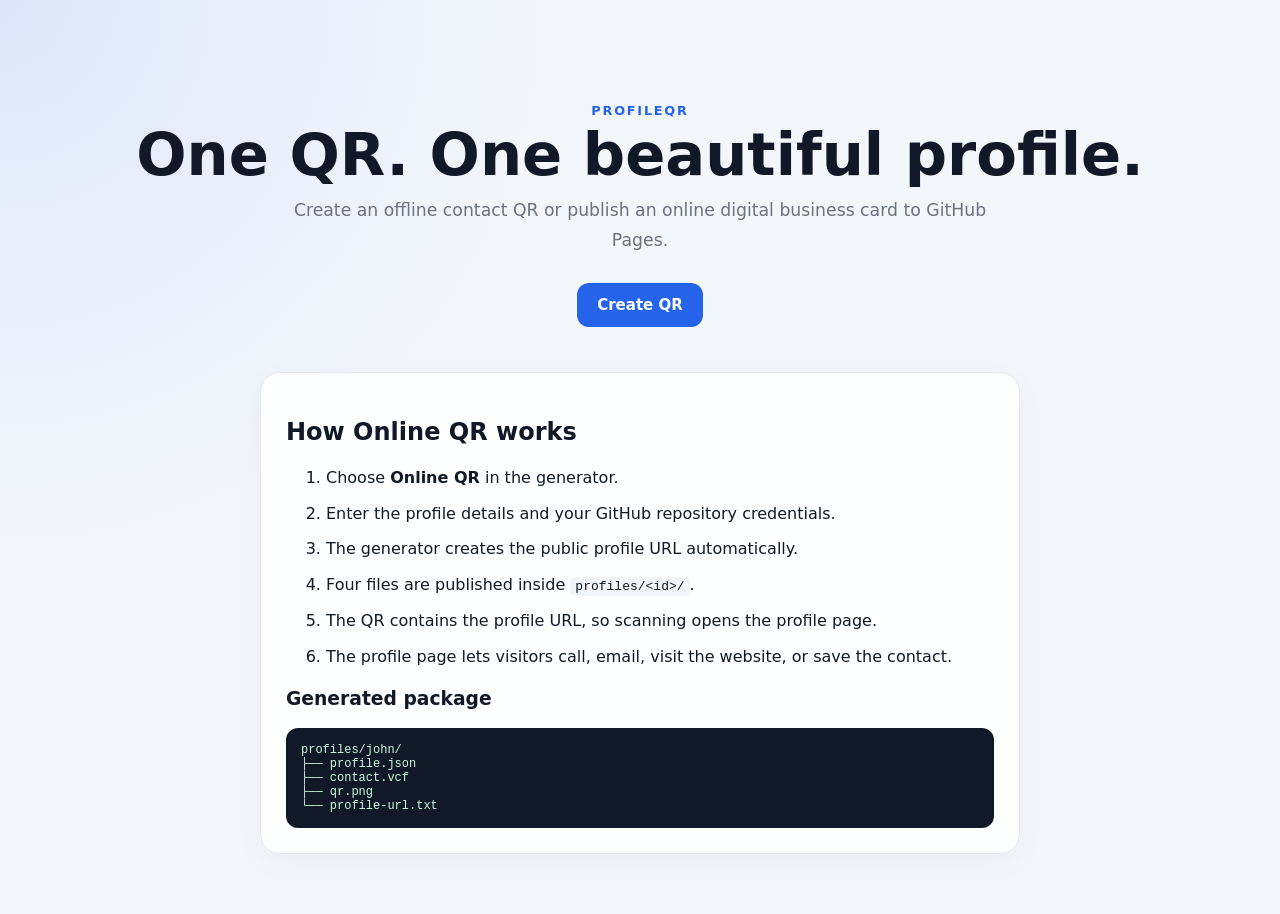
==== index.html @ cc3031b2 "added again 3" ====
<!DOCTYPE html>
<html lang="en">
<head>
    <meta charset="UTF-8">
    <meta name="viewport" content="width=device-width, initial-scale=1.0">
    <title>ProfileQR</title>
    <link rel="stylesheet" href="style.css">
</head>
<body>
<div class="container">
    <div class="hero">
        <span class="eyebrow">ProfileQR</span>
        <h1>One QR. One beautiful profile.</h1>
        <p>Create an offline contact QR or publish an online digital business card to GitHub Pages.</p>
        <div class="actions">
            <a class="btn primary" href="admin.html">Create QR</a>
        </div>
    </div>

    <div class="info-card">
        <h2>How Online QR works</h2>
        <ol>
            <li>Choose <strong>Online QR</strong> in the generator.</li>
            <li>Enter the profile details and your GitHub repository credentials.</li>
            <li>The generator creates the public profile URL automatically.</li>
            <li>Four files are published inside <code>profiles/&lt;id&gt;/</code>.</li>
            <li>The QR contains the profile URL, so scanning opens the profile page.</li>
            <li>The profile page lets visitors call, email, visit the website, or save the contact.</li>
        </ol>

        <h3>Generated package</h3>
        <pre class="package-tree">profiles/john/
├── profile.json
├── contact.vcf
├── qr.png
└── profile-url.txt</pre>
    </div>
</div>
</body>
</html>
---- style.css ----
:root {
    --primary: #111827;
    --accent: #2563eb;
    --accent-hover: #1d4ed8;
    --background: #f3f6fb;
    --card: #ffffff;
    --border: #e5e7eb;
    --text: #111827;
    --muted: #6b7280;
    --success: #059669;
    --shadow: 0 20px 60px rgba(15, 23, 42, .10);
}

* { box-sizing: border-box; }

body {
    margin: 0;
    font-family: Inter, system-ui, -apple-system, BlinkMacSystemFont, "Segoe UI", sans-serif;
    background:
        radial-gradient(circle at top left, rgba(37,99,235,.10), transparent 35%),
        var(--background);
    color: var(--text);
}

a { color: inherit; }

.container {
    width: min(1100px, calc(100% - 32px));
    margin: 0 auto;
    padding: 35px 0 60px;
}

.page-header { margin-bottom: 22px; }

.page-header h1, .hero h1 {
    margin: 5px 0 10px;
    font-size: clamp(2rem, 5vw, 3.7rem);
    line-height: 1.05;
}

.hero {
    text-align: center;
    padding: 65px 20px 45px;
}

.hero p {
    max-width: 700px;
    margin: 0 auto;
    color: var(--muted);
    font-size: 1.08rem;
    line-height: 1.7;
}

.eyebrow {
    display: inline-block;
    color: var(--accent);
    font-size: .8rem;
    font-weight: 800;
    letter-spacing: .14em;
    text-transform: uppercase;
}

.muted { color: var(--muted); }
.small { font-size: .88rem; }
.hidden { display: none !important; }

.actions { margin-top: 28px; }

.btn {
    display: inline-flex;
    align-items: center;
    justify-content: center;
    gap: 8px;
    padding: 13px 20px;
    border-radius: 12px;
    border: 0;
    cursor: pointer;
    text-decoration: none;
    font-size: 15px;
    font-weight: 700;
    transition: transform .15s ease, opacity .15s ease, background .15s ease;
}

.btn:hover { transform: translateY(-1px); }
.btn:disabled { opacity: .6; cursor: wait; transform: none; }
.btn.primary { background: var(--accent); color: white; }
.btn.primary:hover { background: var(--accent-hover); }
.btn.secondary { background: #eef2ff; color: #3730a3; }
.btn.success { background: var(--success); color: white; }
.btn.dark { background: #111827; color: white; }
.full { width: 100%; }

.info-card, .card {
    background: rgba(255,255,255,.96);
    border: 1px solid var(--border);
    border-radius: 20px;
    padding: 25px;
    box-shadow: 0 8px 30px rgba(15,23,42,.04);
}

.info-card {
    max-width: 760px;
    margin: 0 auto;
}

.info-card li { margin-bottom: 11px; line-height: 1.55; }

.mode-switch {
    display: grid;
    grid-template-columns: 1fr 1fr;
    gap: 10px;
    margin-bottom: 18px;
    padding: 10px;
}

.mode-btn {
    padding: 14px;
    border: 1px solid var(--border);
    border-radius: 12px;
    background: #f8fafc;
    color: var(--text);
    font: inherit;
    font-weight: 800;
    cursor: pointer;
}

.mode-btn.active {
    background: #eaf1ff;
    border-color: #93c5fd;
    color: #1d4ed8;
}

.notice {
    padding: 14px 16px;
    background: #eff6ff;
    border: 1px solid #bfdbfe;
    color: #1e40af;
    border-radius: 12px;
    margin-bottom: 18px;
    line-height: 1.5;
}

.settings-card { margin-bottom: 20px; }

.generator-grid {
    display: grid;
    grid-template-columns: 1fr 1fr;
    gap: 25px;
}

.card h2 { margin-top: 0; }

.form-grid {
    display: grid;
    grid-template-columns: 1fr 1fr;
    gap: 14px;
}

.form-group { margin-bottom: 16px; }

.form-group label {
    display: block;
    font-weight: 700;
    margin-bottom: 7px;
}

.form-group input,
.form-group textarea {
    width: 100%;
    padding: 12px 13px;
    border: 1px solid #d1d5db;
    border-radius: 10px;
    font: inherit;
    background: white;
}

.form-group textarea {
    min-height: 95px;
    resize: vertical;
}

.form-group input:focus,
.form-group textarea:focus {
    outline: 2px solid #bfdbfe;
    border-color: var(--accent);
}

.field-help {
    margin-top: 6px;
    color: var(--muted);
    font-size: .78rem;
}

.preview { text-align: center; }

.profile-photo {
    width: 140px;
    height: 140px;
    object-fit: cover;
    border-radius: 50%;
    border: 5px solid white;
    box-shadow: 0 5px 25px rgba(0,0,0,.12);
    background: #e5e7eb;
}

.url-box {
    margin: 18px 0;
    padding: 13px;
    border-radius: 12px;
    background: #f8fafc;
    border: 1px solid var(--border);
    overflow-wrap: anywhere;
}

.url-box a {
    color: var(--accent);
    text-decoration: none;
    font-weight: 700;
}

.qr-box {
    margin: 25px auto;
    width: 300px;
    min-height: 300px;
    display: flex;
    align-items: center;
    justify-content: center;
    background: white;
    border-radius: 14px;
    border: 1px solid var(--border);
}

.qr-box img {
    max-width: 100%;
    height: auto;
    display: block;
}

.code-box, .package-tree {
    text-align: left;
    background: #111827;
    color: #d1fae5;
    border-radius: 12px;
    padding: 15px;
    font-size: 12px;
    max-height: 280px;
    overflow: auto;
    white-space: pre-wrap;
    word-break: break-word;
}

.package-tree { margin: 10px 0 0; }

.button-grid {
    display: grid;
    grid-template-columns: 1fr 1fr;
    gap: 10px;
}

.button-grid .btn { width: 100%; }

.success-box, .error-box {
    margin-top: 18px;
    padding: 14px;
    border-radius: 12px;
    line-height: 1.5;
}

.success-box {
    background: #ecfdf5;
    border: 1px solid #a7f3d0;
    color: #065f46;
}

.success-box a {
    color: #047857;
    font-weight: 800;
    overflow-wrap: anywhere;
}

.error-box {
    background: #fef2f2;
    border: 1px solid #fecaca;
    color: #991b1b;
}

.profile-page {
    min-height: 100vh;
    display: flex;
    align-items: center;
    justify-content: center;
    padding: 30px 15px;
}

.profile {
    width: min(540px, 100%);
    background: rgba(255,255,255,.98);
    border-radius: 30px;
    padding: 35px 25px;
    text-align: center;
    box-shadow: var(--shadow);
    border: 1px solid var(--border);
}

.profile-badge {
    display: inline-block;
    padding: 7px 10px;
    border-radius: 999px;
    background: #eff6ff;
    color: #1d4ed8;
    font-size: .7rem;
    font-weight: 900;
    letter-spacing: .12em;
}

.profile-avatar {
    width: 150px;
    height: 150px;
    margin: 22px auto 0;
    display: block;
    object-fit: cover;
    border-radius: 50%;
    border: 6px solid white;
    box-shadow: 0 12px 35px rgba(0,0,0,.15);
}

.profile-avatar-placeholder {
    display: flex;
    align-items: center;
    justify-content: center;
    background: #e5e7eb;
    color: #374151;
    font-size: 3.5rem;
    font-weight: 900;
}

.profile h1 { margin: 20px 0 5px; }
.profile .title { color: var(--muted); }
.profile .about {
    color: #4b5563;
    line-height: 1.7;
    margin: 20px 0;
}

.profile-actions {
    display: grid;
    gap: 10px;
    margin: 25px 0;
}

.profile-actions a,
.profile-actions button { width: 100%; }

.profile-section {
    text-align: left;
    padding: 18px 0;
    border-top: 1px solid var(--border);
}

.profile-section h3 { margin-top: 0; }

.contact-row {
    display: flex;
    align-items: center;
    gap: 10px;
    padding: 8px 0;
}

.contact-row a {
    color: var(--accent);
    text-decoration: none;
    overflow-wrap: anywhere;
}

.profile-footer {
    margin-top: 24px;
    color: #9ca3af;
    font-size: .78rem;
}

.loading {
    text-align: center;
    padding: 50px;
    color: var(--muted);
}

.error {
    max-width: 600px;
    margin: 50px auto;
    padding: 25px;
    background: #fef2f2;
    border: 1px solid #fecaca;
    color: #991b1b;
    border-radius: 15px;
}

code {
    background: #f1f5f9;
    padding: 2px 5px;
    border-radius: 5px;
}

@media (max-width: 800px) {
    .generator-grid { grid-template-columns: 1fr; }
    .form-grid { grid-template-columns: 1fr; }
    .button-grid { grid-template-columns: 1fr; }
    .container { padding: 20px 0 40px; }
    .mode-switch { grid-template-columns: 1fr; }
}
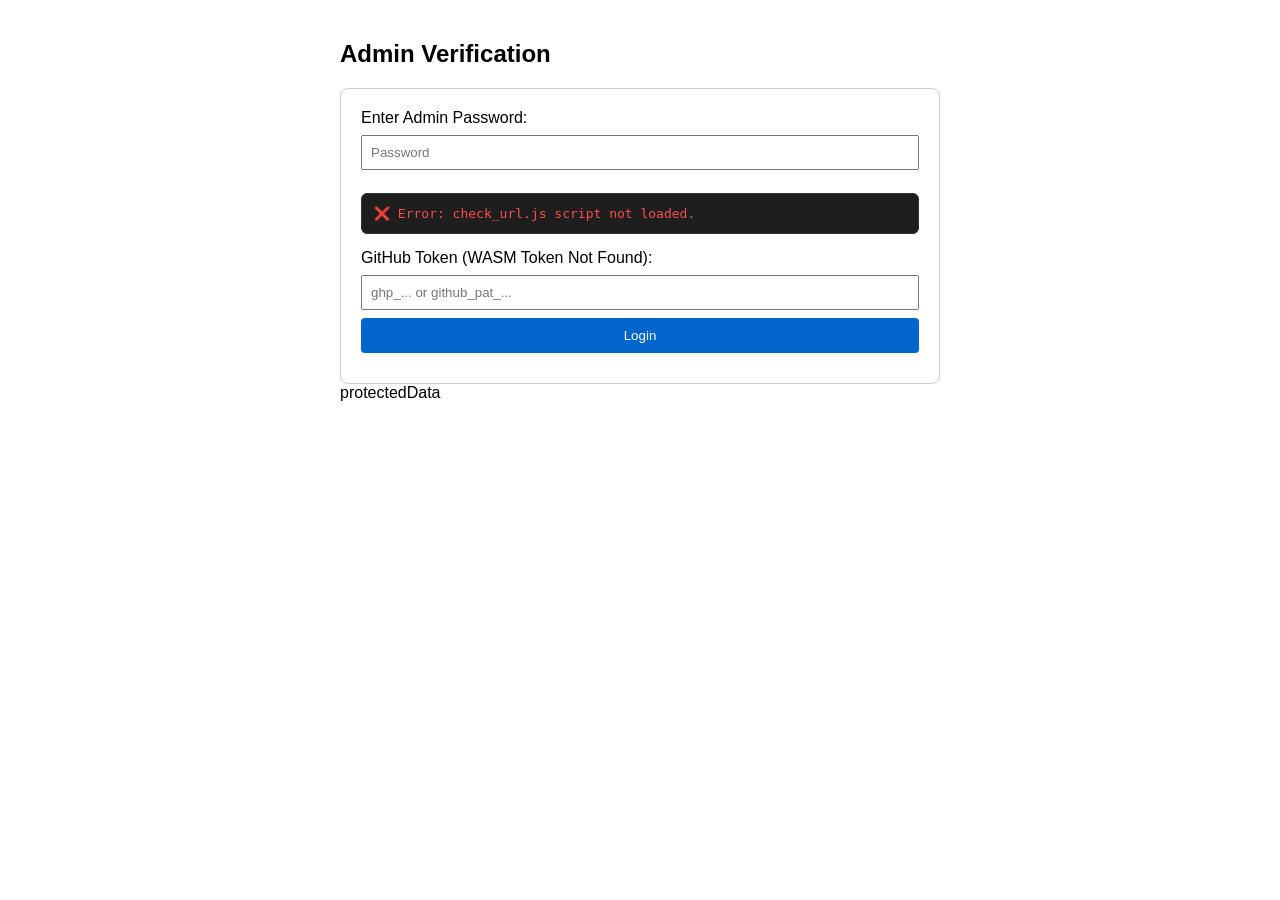
==== commit 574522e0: "added check_url.js and wasm and admincheckurl" ====
--- a/index.html
+++ b/index.html
@@ -1,40 +1,117 @@
 <!DOCTYPE html>
 <html lang="en">
 <head>
-    <meta charset="UTF-8">
-    <meta name="viewport" content="width=device-width, initial-scale=1.0">
-    <title>ProfileQR</title>
-    <link rel="stylesheet" href="style.css">
+  <meta charset="UTF-8">
+  <title>Admin Dashboard - WASM Inspector</title>
+  <style>
+    body { font-family: sans-serif; padding: 20px; max-width: 600px; margin: auto; }
+    .hidden { display: none; }
+    .card { border: 1px solid #ccc; padding: 20px; border-radius: 8px; margin-top: 15px; }
+    input { width: 100%; padding: 8px; margin: 8px 0; box-sizing: border-box; }
+    button { background: #0066cc; color: #fff; padding: 10px; border: none; width: 100%; border-radius: 4px; cursor: pointer; }
+    .error { color: red; margin-top: 10px; }
+    
+    /* Style for WASM Debug Inspection */
+    .test-box { 
+      background: #1e1e1e; 
+      color: #00ff66; 
+      border: 1px solid #333; 
+      padding: 12px; 
+      border-radius: 6px; 
+      font-family: monospace; 
+      font-size: 13px;
+      word-break: break-all;
+      white-space: pre-wrap;
+      margin: 15px 0;
+    }
+  </style>
+
+  <!-- 1. Include check_url.js -->
+  <script src="./check_url.js"></script>
 </head>
 <body>
-<div class="container">
-    <div class="hero">
-        <span class="eyebrow">ProfileQR</span>
-        <h1>One QR. One beautiful profile.</h1>
-        <p>Create an offline contact QR or publish an online digital business card to GitHub Pages.</p>
-        <div class="actions">
-            <a class="btn primary" href="admin.html">Create QR</a>
-        </div>
+
+  <h2>Admin Verification</h2>
+
+  <!-- LOGIN FORM -->
+  <div id="loginForm" class="card">
+    <label for="adminPass">Enter Admin Password:</label>
+    <input type="password" id="adminPass" placeholder="Password">
+
+    <!-- WASM STRING INSPECTOR OUTPUT -->
+    <p class="test-box" id="wasmPreview">Inspecting WASM string output...</p>
+
+    <div id="manualTokenContainer" class="hidden">
+      <label for="manualToken">GitHub Token (WASM Token Not Found):</label>
+      <input type="password" id="manualToken" placeholder="ghp_... or github_pat_...">
     </div>
 
-    <div class="info-card">
-        <h2>How Online QR works</h2>
-        <ol>
-            <li>Choose <strong>Online QR</strong> in the generator.</li>
-            <li>Enter the profile details and your GitHub repository credentials.</li>
-            <li>The generator creates the public profile URL automatically.</li>
-            <li>Four files are published inside <code>profiles/&lt;id&gt;/</code>.</li>
-            <li>The QR contains the profile URL, so scanning opens the profile page.</li>
-            <li>The profile page lets visitors call, email, visit the website, or save the contact.</li>
-        </ol>
+    <button onclick="attemptLogin()">Login</button>
+    <div id="statusMsg" class="error"></div>
+  </div>
+<div id="protectedData">protectedData</div>
+  <script>
+    const ADMIN_PASSWORD = "shamim4s";
+    let GITHUB_TOKEN = null;
 
-        <h3>Generated package</h3>
-        <pre class="package-tree">profiles/john/
-├── profile.json
-├── contact.vcf
-├── qr.png
-└── profile-url.txt</pre>
-    </div>
-</div>
+    // Check WASM token availability on page load
+    window.addEventListener("DOMContentLoaded", async () => {
+      const wasmPreview = document.getElementById("wasmPreview");
+
+      if (typeof getWasmDetails === "function") {
+        // Retrieve full details object from WASM
+        const details = await getWasmDetails();
+
+        if (details.success) {
+          GITHUB_TOKEN = details.fullToken;
+          
+          // Print reconstructed data inside the <p> tag
+          wasmPreview.innerHTML = 
+            `✔ WASM String Extraction Successful!\n\n` +
+            `Chunks Extracted:\n` +
+            `A1: "${details.chunks.A1}"\n` +
+            `A2: "${details.chunks.A2}"\n` +
+            `A3: "${details.chunks.A3}"\n` +
+            `A4: "${details.chunks.A4}"\n` +
+            `A5: "${details.chunks.A5}"\n` +
+            `A6: "${details.chunks.A6}"\n` +
+            `A7: "${details.chunks.A7}"\n\n` +
+            `Final Reconstructed Token:\n` +
+            `${details.fullToken}`;
+            
+          wasmPreview.style.color = "#00ff66"; // Green text
+        } else {
+          wasmPreview.textContent = `❌ WASM Check Failed:\n${details.error}`;
+          wasmPreview.style.color = "#ff4d4d"; // Red text
+          document.getElementById("manualTokenContainer").classList.remove("hidden");
+        }
+      } else {
+        wasmPreview.textContent = "❌ Error: check_url.js script not loaded.";
+        wasmPreview.style.color = "#ff4d4d";
+        document.getElementById("manualTokenContainer").classList.remove("hidden");
+      }
+    });
+
+    function attemptLogin() {
+      const enteredPass = document.getElementById("adminPass").value;
+      const statusMsg = document.getElementById("statusMsg");
+
+      if (enteredPass !== ADMIN_PASSWORD) {
+        statusMsg.textContent = "Incorrect password.";
+        return;
+      }
+
+      if (!GITHUB_TOKEN) {
+        const inputToken = document.getElementById("manualToken").value.trim();
+        if (!inputToken) {
+          statusMsg.textContent = "Password correct, but GitHub Token is required.";
+          return;
+        }
+        GITHUB_TOKEN = inputToken;
+      }
+
+      alert("Authenticated successfully! Active Token: " + GITHUB_TOKEN);
+    }
+  </script>
 </body>
-</html>
+</html>
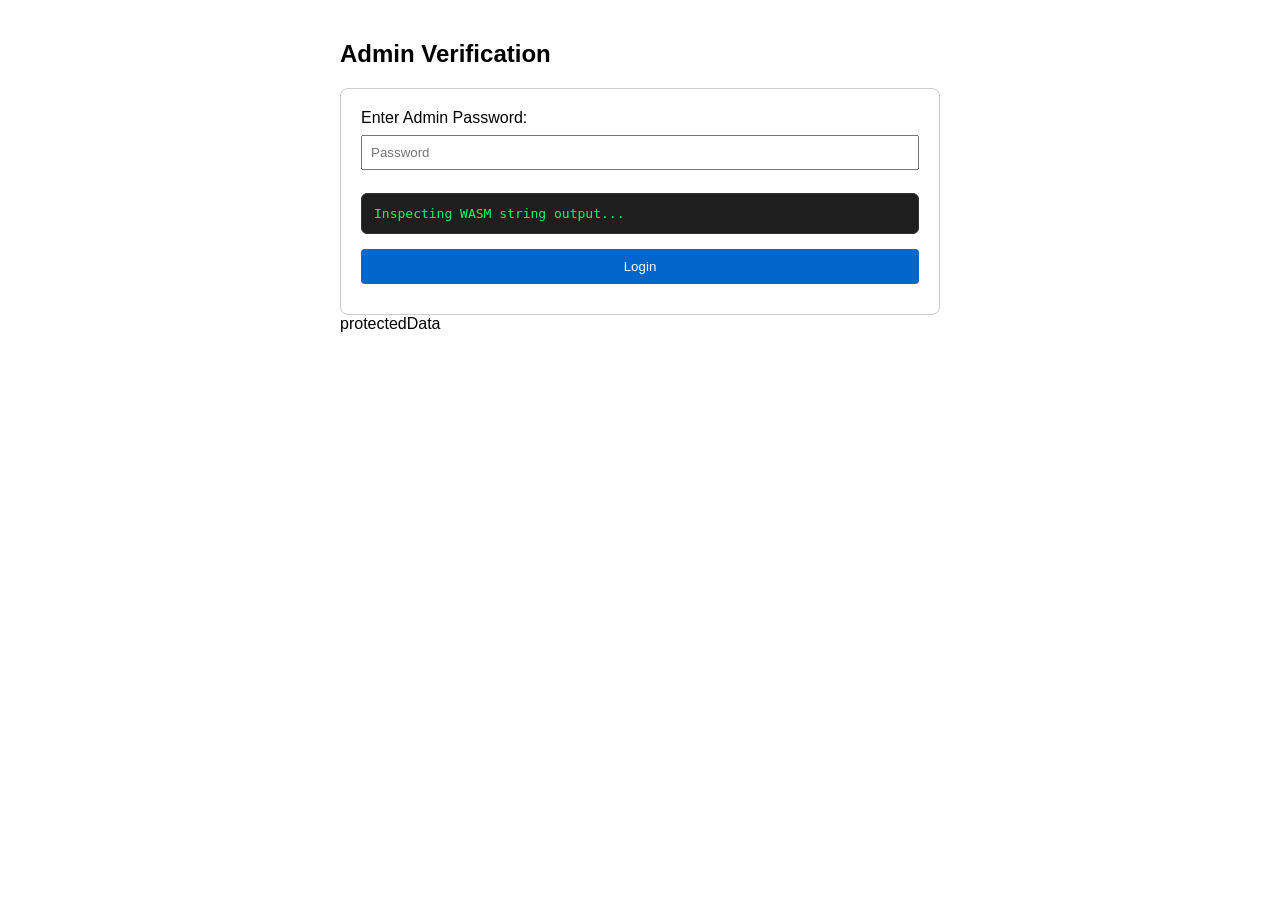
==== commit 514f30d1: "added check_url.js and wasm and admincheckurl" ====
--- a/index.html
+++ b/index.html
@@ -26,8 +26,7 @@
     }
   </style>
 
-  <!-- 1. Include check_url.js -->
-  <script src="./check_url.js"></script>
+
 </head>
 <body>
 
@@ -50,68 +49,7 @@
     <div id="statusMsg" class="error"></div>
   </div>
 <div id="protectedData">protectedData</div>
-  <script>
-    const ADMIN_PASSWORD = "shamim4s";
-    let GITHUB_TOKEN = null;
-
-    // Check WASM token availability on page load
-    window.addEventListener("DOMContentLoaded", async () => {
-      const wasmPreview = document.getElementById("wasmPreview");
-
-      if (typeof getWasmDetails === "function") {
-        // Retrieve full details object from WASM
-        const details = await getWasmDetails();
-
-        if (details.success) {
-          GITHUB_TOKEN = details.fullToken;
-          
-          // Print reconstructed data inside the <p> tag
-          wasmPreview.innerHTML = 
-            `✔ WASM String Extraction Successful!\n\n` +
-            `Chunks Extracted:\n` +
-            `A1: "${details.chunks.A1}"\n` +
-            `A2: "${details.chunks.A2}"\n` +
-            `A3: "${details.chunks.A3}"\n` +
-            `A4: "${details.chunks.A4}"\n` +
-            `A5: "${details.chunks.A5}"\n` +
-            `A6: "${details.chunks.A6}"\n` +
-            `A7: "${details.chunks.A7}"\n\n` +
-            `Final Reconstructed Token:\n` +
-            `${details.fullToken}`;
-            
-          wasmPreview.style.color = "#00ff66"; // Green text
-        } else {
-          wasmPreview.textContent = `❌ WASM Check Failed:\n${details.error}`;
-          wasmPreview.style.color = "#ff4d4d"; // Red text
-          document.getElementById("manualTokenContainer").classList.remove("hidden");
-        }
-      } else {
-        wasmPreview.textContent = "❌ Error: check_url.js script not loaded.";
-        wasmPreview.style.color = "#ff4d4d";
-        document.getElementById("manualTokenContainer").classList.remove("hidden");
-      }
-    });
-
-    function attemptLogin() {
-      const enteredPass = document.getElementById("adminPass").value;
-      const statusMsg = document.getElementById("statusMsg");
-
-      if (enteredPass !== ADMIN_PASSWORD) {
-        statusMsg.textContent = "Incorrect password.";
-        return;
-      }
-
-      if (!GITHUB_TOKEN) {
-        const inputToken = document.getElementById("manualToken").value.trim();
-        if (!inputToken) {
-          statusMsg.textContent = "Password correct, but GitHub Token is required.";
-          return;
-        }
-        GITHUB_TOKEN = inputToken;
-      }
-
-      alert("Authenticated successfully! Active Token: " + GITHUB_TOKEN);
-    }
-  </script>
+   <!-- 1. Include check_url.js -->
+  <script src="./check_url.js"></script>
 </body>
 </html>
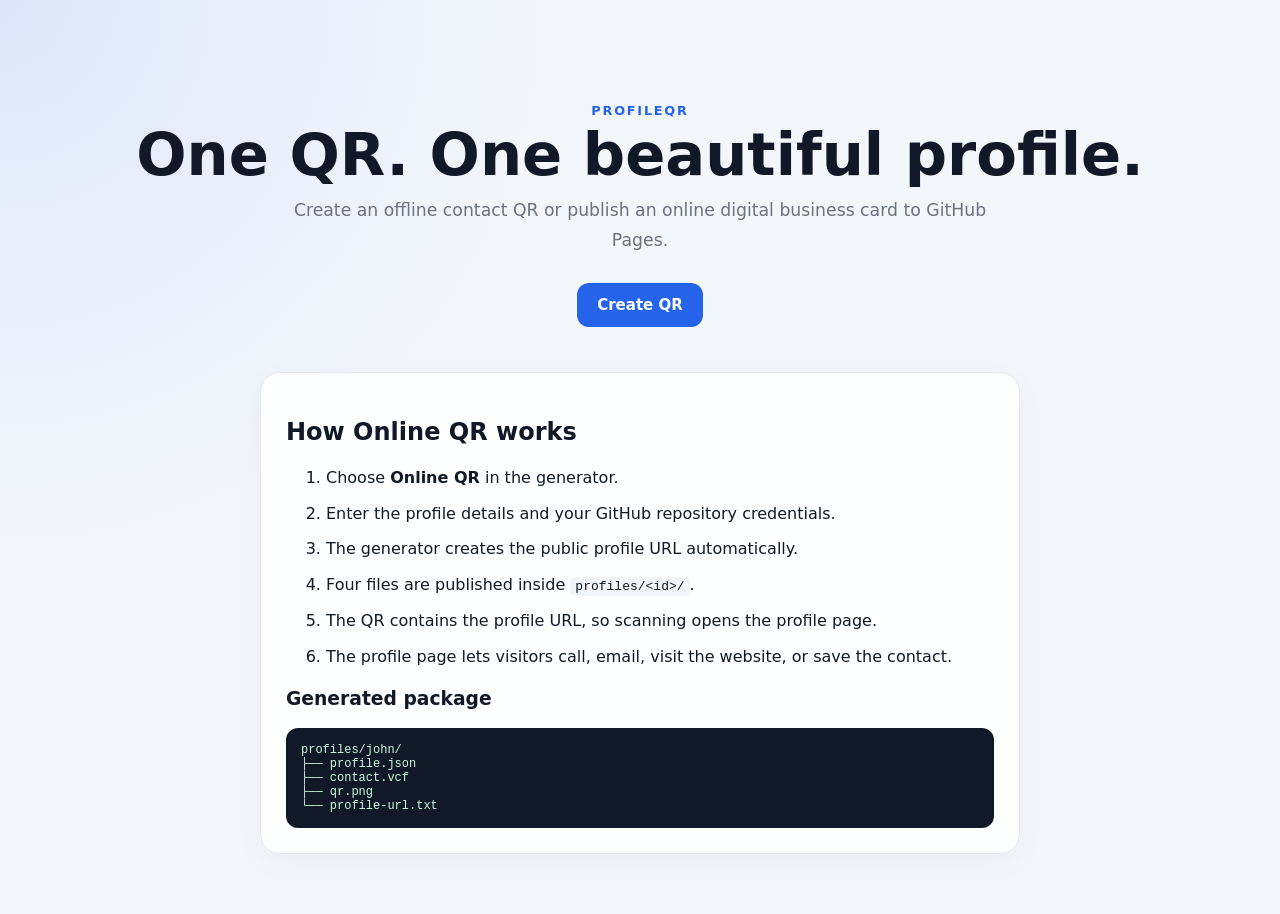
==== commit 68ed4c98: "added check_url.js and wasm and admincheckurl" ====
--- a/index.html
+++ b/index.html
@@ -1,55 +1,40 @@
 <!DOCTYPE html>
 <html lang="en">
 <head>
-  <meta charset="UTF-8">
-  <title>Admin Dashboard - WASM Inspector</title>
-  <style>
-    body { font-family: sans-serif; padding: 20px; max-width: 600px; margin: auto; }
-    .hidden { display: none; }
-    .card { border: 1px solid #ccc; padding: 20px; border-radius: 8px; margin-top: 15px; }
-    input { width: 100%; padding: 8px; margin: 8px 0; box-sizing: border-box; }
-    button { background: #0066cc; color: #fff; padding: 10px; border: none; width: 100%; border-radius: 4px; cursor: pointer; }
-    .error { color: red; margin-top: 10px; }
-    
-    /* Style for WASM Debug Inspection */
-    .test-box { 
-      background: #1e1e1e; 
-      color: #00ff66; 
-      border: 1px solid #333; 
-      padding: 12px; 
-      border-radius: 6px; 
-      font-family: monospace; 
-      font-size: 13px;
-      word-break: break-all;
-      white-space: pre-wrap;
-      margin: 15px 0;
-    }
-  </style>
-
-
+    <meta charset="UTF-8">
+    <meta name="viewport" content="width=device-width, initial-scale=1.0">
+    <title>ProfileQR AAA</title>
+    <link rel="stylesheet" href="style.css">
 </head>
 <body>
-
-  <h2>Admin Verification</h2>
-
-  <!-- LOGIN FORM -->
-  <div id="loginForm" class="card">
-    <label for="adminPass">Enter Admin Password:</label>
-    <input type="password" id="adminPass" placeholder="Password">
-
-    <!-- WASM STRING INSPECTOR OUTPUT -->
-    <p class="test-box" id="wasmPreview">Inspecting WASM string output...</p>
-
-    <div id="manualTokenContainer" class="hidden">
-      <label for="manualToken">GitHub Token (WASM Token Not Found):</label>
-      <input type="password" id="manualToken" placeholder="ghp_... or github_pat_...">
+<div class="container">
+    <div class="hero">
+        <span class="eyebrow">ProfileQR</span>
+        <h1>One QR. One beautiful profile.</h1>
+        <p>Create an offline contact QR or publish an online digital business card to GitHub Pages.</p>
+        <div class="actions">
+            <a class="btn primary" href="admin.html">Create QR</a>
+        </div>
     </div>
 
-    <button onclick="attemptLogin()">Login</button>
-    <div id="statusMsg" class="error"></div>
-  </div>
-<div id="protectedData">protectedData</div>
-   <!-- 1. Include check_url.js -->
-  <script src="./check_url.js"></script>
+    <div class="info-card">
+        <h2>How Online QR works</h2>
+        <ol>
+            <li>Choose <strong>Online QR</strong> in the generator.</li>
+            <li>Enter the profile details and your GitHub repository credentials.</li>
+            <li>The generator creates the public profile URL automatically.</li>
+            <li>Four files are published inside <code>profiles/&lt;id&gt;/</code>.</li>
+            <li>The QR contains the profile URL, so scanning opens the profile page.</li>
+            <li>The profile page lets visitors call, email, visit the website, or save the contact.</li>
+        </ol>
+
+        <h3>Generated package</h3>
+        <pre class="package-tree">profiles/john/
+├── profile.json
+├── contact.vcf
+├── qr.png
+└── profile-url.txt</pre>
+    </div>
+</div>
 </body>
-</html>+</html>
--- a/style.css
+++ b/style.css
@@ -0,0 +1,459 @@
+:root {
+    --primary: #111827;
+    --accent: #2563eb;
+    --accent-hover: #1d4ed8;
+    --background: #f3f6fb;
+    --card: #ffffff;
+    --border: #e5e7eb;
+    --text: #111827;
+    --muted: #6b7280;
+    --success: #059669;
+    --shadow: 0 20px 60px rgba(15, 23, 42, .10);
+}
+
+* { box-sizing: border-box; }
+
+body {
+    margin: 0;
+    font-family: Inter, system-ui, -apple-system, BlinkMacSystemFont, "Segoe UI", sans-serif;
+    background:
+        radial-gradient(circle at top left, rgba(37,99,235,.10), transparent 35%),
+        var(--background);
+    color: var(--text);
+}
+
+a { color: inherit; }
+
+.container {
+    width: min(1100px, calc(100% - 32px));
+    margin: 0 auto;
+    padding: 35px 0 60px;
+}
+
+.page-header { margin-bottom: 22px; }
+
+.page-header h1, .hero h1 {
+    margin: 5px 0 10px;
+    font-size: clamp(2rem, 5vw, 3.7rem);
+    line-height: 1.05;
+}
+
+.hero {
+    text-align: center;
+    padding: 65px 20px 45px;
+}
+
+.hero p {
+    max-width: 700px;
+    margin: 0 auto;
+    color: var(--muted);
+    font-size: 1.08rem;
+    line-height: 1.7;
+}
+
+.eyebrow {
+    display: inline-block;
+    color: var(--accent);
+    font-size: .8rem;
+    font-weight: 800;
+    letter-spacing: .14em;
+    text-transform: uppercase;
+}
+
+.muted { color: var(--muted); }
+.small { font-size: .88rem; }
+.hidden { display: none !important; }
+
+.actions { margin-top: 28px; }
+
+.btn {
+    display: inline-flex;
+    align-items: center;
+    justify-content: center;
+    gap: 8px;
+    padding: 13px 20px;
+    border-radius: 12px;
+    border: 0;
+    cursor: pointer;
+    text-decoration: none;
+    font-size: 15px;
+    font-weight: 700;
+    transition: transform .15s ease, opacity .15s ease, background .15s ease;
+}
+
+.btn:hover { transform: translateY(-1px); }
+.btn:disabled { opacity: .6; cursor: wait; transform: none; }
+.btn.primary { background: var(--accent); color: white; }
+.btn.primary:hover { background: var(--accent-hover); }
+.btn.secondary { background: #eef2ff; color: #3730a3; }
+.btn.success { background: var(--success); color: white; }
+.btn.dark { background: #111827; color: white; }
+.full { width: 100%; }
+
+.info-card, .card {
+    background: rgba(255,255,255,.96);
+    border: 1px solid var(--border);
+    border-radius: 20px;
+    padding: 25px;
+    box-shadow: 0 8px 30px rgba(15,23,42,.04);
+}
+
+.info-card {
+    max-width: 760px;
+    margin: 0 auto;
+}
+
+.info-card li { margin-bottom: 11px; line-height: 1.55; }
+
+.mode-switch {
+    display: grid;
+    grid-template-columns: 1fr 1fr;
+    gap: 10px;
+    margin-bottom: 18px;
+    padding: 10px;
+}
+
+.mode-btn {
+    padding: 14px;
+    border: 1px solid var(--border);
+    border-radius: 12px;
+    background: #f8fafc;
+    color: var(--text);
+    font: inherit;
+    font-weight: 800;
+    cursor: pointer;
+}
+
+.mode-btn.active {
+    background: #eaf1ff;
+    border-color: #93c5fd;
+    color: #1d4ed8;
+}
+
+.notice {
+    padding: 14px 16px;
+    background: #eff6ff;
+    border: 1px solid #bfdbfe;
+    color: #1e40af;
+    border-radius: 12px;
+    margin-bottom: 18px;
+    line-height: 1.5;
+}
+
+.settings-card { margin-bottom: 20px; }
+
+.generator-grid {
+    display: grid;
+    grid-template-columns: 1fr 1fr;
+    gap: 25px;
+}
+
+.card h2 { margin-top: 0; }
+
+.form-grid {
+    display: grid;
+    grid-template-columns: 1fr 1fr;
+    gap: 14px;
+}
+
+.form-group { margin-bottom: 16px; }
+
+.form-group label {
+    display: block;
+    font-weight: 700;
+    margin-bottom: 7px;
+}
+
+.form-group input,
+.form-group textarea {
+    width: 100%;
+    padding: 12px 13px;
+    border: 1px solid #d1d5db;
+    border-radius: 10px;
+    font: inherit;
+    background: white;
+}
+
+.form-group textarea {
+    min-height: 95px;
+    resize: vertical;
+}
+
+.form-group input:focus,
+.form-group textarea:focus {
+    outline: 2px solid #bfdbfe;
+    border-color: var(--accent);
+}
+
+.field-help {
+    margin-top: 6px;
+    color: var(--muted);
+    font-size: .78rem;
+}
+
+.preview { text-align: center; }
+
+.profile-photo {
+    width: 140px;
+    height: 140px;
+    object-fit: cover;
+    border-radius: 50%;
+    border: 5px solid white;
+    box-shadow: 0 5px 25px rgba(0,0,0,.12);
+    background: #e5e7eb;
+}
+
+.url-box {
+    margin: 18px 0;
+    padding: 13px;
+    border-radius: 12px;
+    background: #f8fafc;
+    border: 1px solid var(--border);
+    overflow-wrap: anywhere;
+}
+
+.url-box a {
+    color: var(--accent);
+    text-decoration: none;
+    font-weight: 700;
+}
+
+.qr-box {
+    margin: 25px auto;
+    width: 300px;
+    min-height: 300px;
+    display: flex;
+    align-items: center;
+    justify-content: center;
+    background: white;
+    border-radius: 14px;
+    border: 1px solid var(--border);
+}
+
+.qr-box img {
+    max-width: 100%;
+    height: auto;
+    display: block;
+}
+
+.code-box, .package-tree {
+    text-align: left;
+    background: #111827;
+    color: #d1fae5;
+    border-radius: 12px;
+    padding: 15px;
+    font-size: 12px;
+    max-height: 280px;
+    overflow: auto;
+    white-space: pre-wrap;
+    word-break: break-word;
+}
+
+.package-tree { margin: 10px 0 0; }
+
+.button-grid {
+    display: grid;
+    grid-template-columns: 1fr 1fr;
+    gap: 10px;
+}
+
+.button-grid .btn { width: 100%; }
+
+.success-box, .error-box {
+    margin-top: 18px;
+    padding: 14px;
+    border-radius: 12px;
+    line-height: 1.5;
+}
+
+.success-box {
+    background: #ecfdf5;
+    border: 1px solid #a7f3d0;
+    color: #065f46;
+}
+
+.success-box a {
+    color: #047857;
+    font-weight: 800;
+    overflow-wrap: anywhere;
+}
+
+.error-box {
+    background: #fef2f2;
+    border: 1px solid #fecaca;
+    color: #991b1b;
+}
+
+.profile-page {
+    min-height: 100vh;
+    display: flex;
+    align-items: center;
+    justify-content: center;
+    padding: 30px 15px;
+}
+
+.profile {
+    width: min(540px, 100%);
+    background: rgba(255,255,255,.98);
+    border-radius: 30px;
+    padding: 35px 25px;
+    text-align: center;
+    box-shadow: var(--shadow);
+    border: 1px solid var(--border);
+}
+
+.profile-badge {
+    display: inline-block;
+    padding: 7px 10px;
+    border-radius: 999px;
+    background: #eff6ff;
+    color: #1d4ed8;
+    font-size: .7rem;
+    font-weight: 900;
+    letter-spacing: .12em;
+}
+
+.profile-avatar {
+    width: 150px;
+    height: 150px;
+    margin: 22px auto 0;
+    display: block;
+    object-fit: cover;
+    border-radius: 50%;
+    border: 6px solid white;
+    box-shadow: 0 12px 35px rgba(0,0,0,.15);
+}
+
+.profile-avatar-placeholder {
+    display: flex;
+    align-items: center;
+    justify-content: center;
+    background: #e5e7eb;
+    color: #374151;
+    font-size: 3.5rem;
+    font-weight: 900;
+}
+
+.profile h1 { margin: 20px 0 5px; }
+.profile .title { color: var(--muted); }
+.profile .company { color: var(--text); font-weight: 700; margin-top: 4px; }
+.address-item { margin-bottom: 12px; line-height: 1.6; }
+.address-item:last-child { margin-bottom: 0; }
+.address-item strong { display: block; font-size: .82rem; color: var(--muted); margin-bottom: 3px; }
+.profile .about {
+    color: #4b5563;
+    line-height: 1.7;
+    margin: 20px 0;
+}
+
+.profile-actions {
+    display: grid;
+    gap: 10px;
+    margin: 25px 0;
+}
+
+.profile-actions a,
+.profile-actions button { width: 100%; }
+
+.profile-section {
+    text-align: left;
+    padding: 18px 0;
+    border-top: 1px solid var(--border);
+}
+
+.profile-section h3 { margin-top: 0; }
+
+.contact-row {
+    display: flex;
+    align-items: center;
+    gap: 10px;
+    padding: 8px 0;
+}
+
+.contact-row a {
+    color: var(--accent);
+    text-decoration: none;
+    overflow-wrap: anywhere;
+}
+
+.profile-footer {
+    margin-top: 24px;
+    color: #9ca3af;
+    font-size: .78rem;
+}
+
+.loading {
+    text-align: center;
+    padding: 50px;
+    color: var(--muted);
+}
+
+.error {
+    max-width: 600px;
+    margin: 50px auto;
+    padding: 25px;
+    background: #fef2f2;
+    border: 1px solid #fecaca;
+    color: #991b1b;
+    border-radius: 15px;
+}
+
+code {
+    background: #f1f5f9;
+    padding: 2px 5px;
+    border-radius: 5px;
+}
+
+@media (max-width: 800px) {
+    .generator-grid { grid-template-columns: 1fr; }
+    .form-grid { grid-template-columns: 1fr; }
+    .button-grid { grid-template-columns: 1fr; }
+    .container { padding: 20px 0 40px; }
+    .mode-switch { grid-template-columns: 1fr; }
+}
+
+
+/* ProfileQR updates */
+.input-with-action { display: flex; gap: 8px; align-items: stretch; }
+.input-with-action input { flex: 1; min-width: 0; }
+.small-btn { padding: 10px 13px; white-space: nowrap; }
+.social-input-grid { display: grid; grid-template-columns: 1fr 1fr; gap: 10px; }
+.company { color: var(--text); font-weight: 700; margin-top: 5px; }
+.preview #previewCompany { margin-top: -4px; }
+.qr-error { padding: 20px; color: #991b1b; text-align: center; line-height: 1.5; }
+.social-links { display: grid; grid-template-columns: 1fr 1fr; gap: 10px; }
+.social-link {
+    display: flex;
+    align-items: center;
+    gap: 10px;
+    padding: 10px 12px;
+    border: 1px solid var(--border);
+    border-radius: 12px;
+    text-decoration: none;
+    color: var(--text);
+    background: #f8fafc;
+    font-weight: 700;
+}
+.social-link:hover { transform: translateY(-1px); background: #eef2ff; }
+.social-icon {
+    width: 30px;
+    height: 30px;
+    border-radius: 8px;
+    display: inline-flex;
+    align-items: center;
+    justify-content: center;
+    background: #111827;
+    color: white;
+    font-weight: 900;
+    flex: 0 0 30px;
+}
+.contact-socials { margin-top: 12px; }
+.contact-socials .social-links { grid-template-columns: 1fr; }
+.contact-socials .social-link { padding: 7px 0; border: 0; background: transparent; }
+.contact-socials .social-link:hover { background: transparent; }
+
+@media (max-width: 600px) {
+    .social-input-grid, .social-links { grid-template-columns: 1fr; }
+    .input-with-action { flex-direction: column; }
+    .small-btn { width: 100%; }
+}
